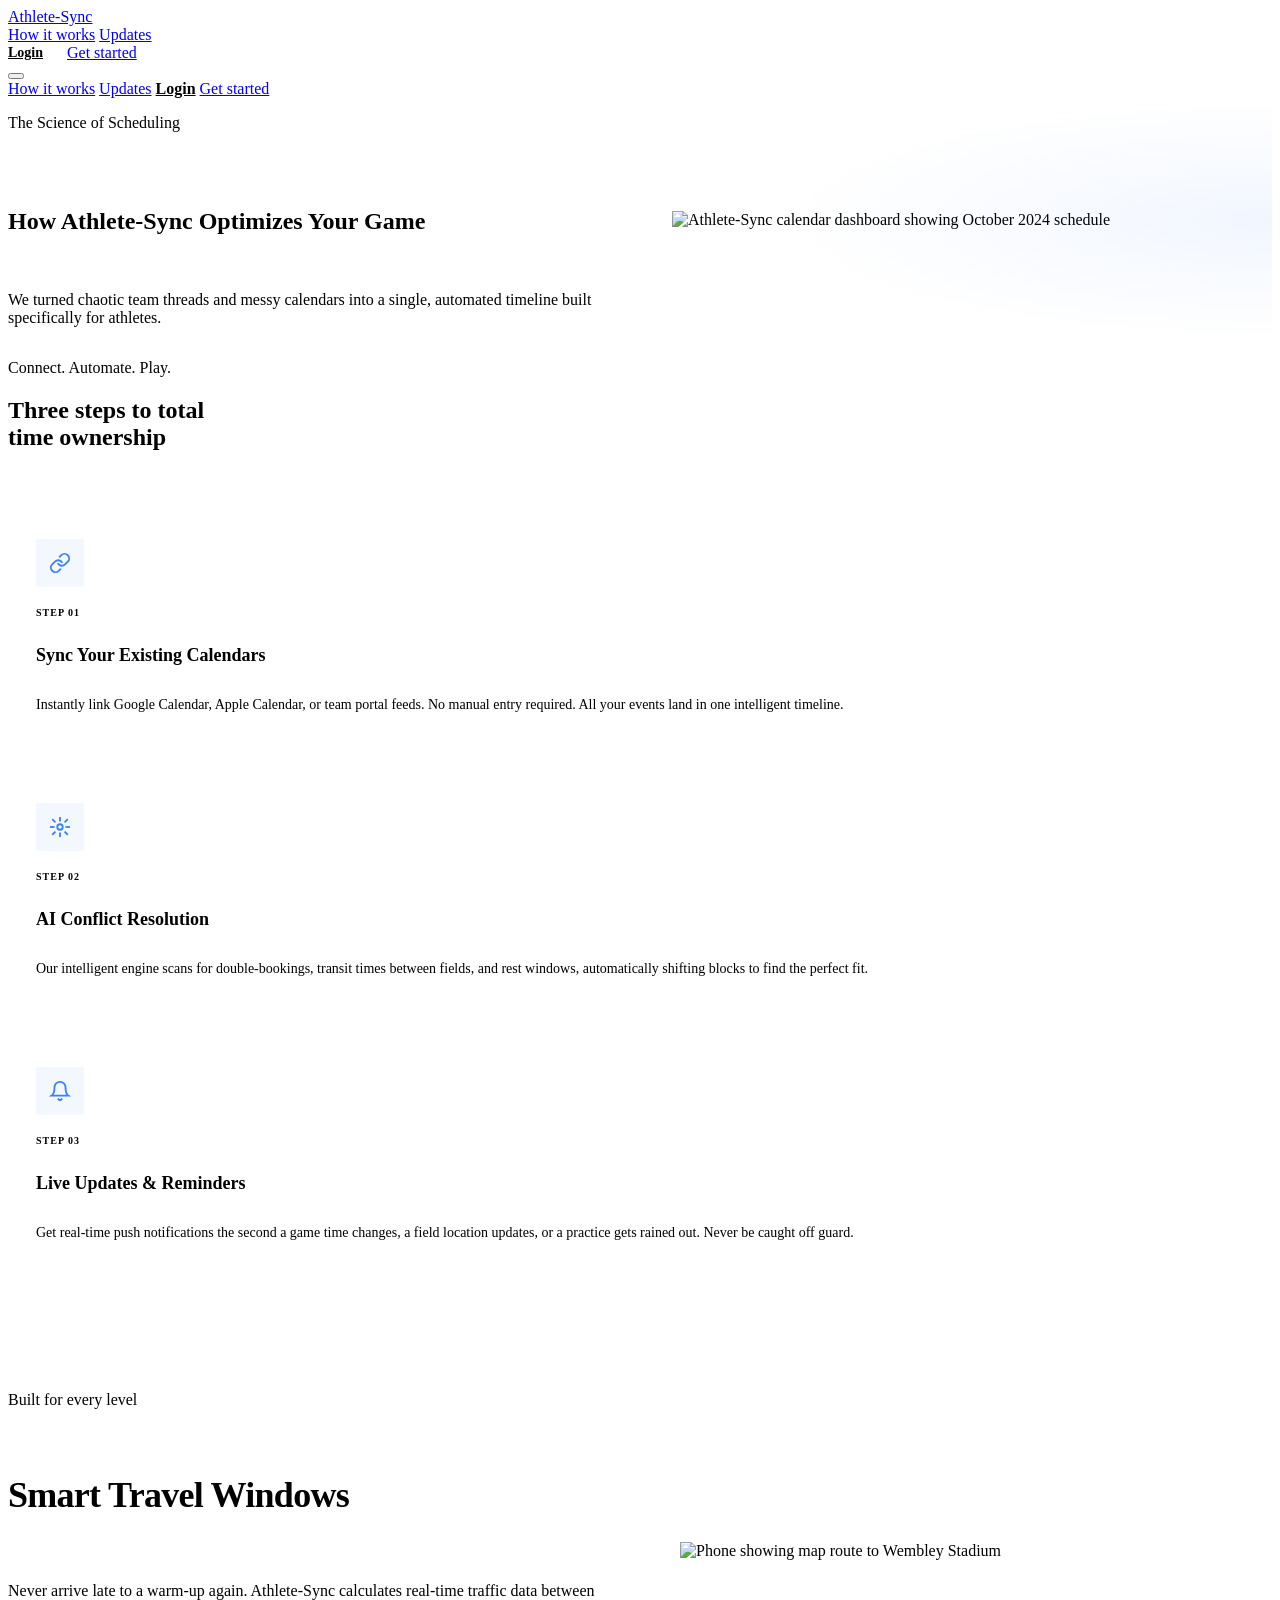
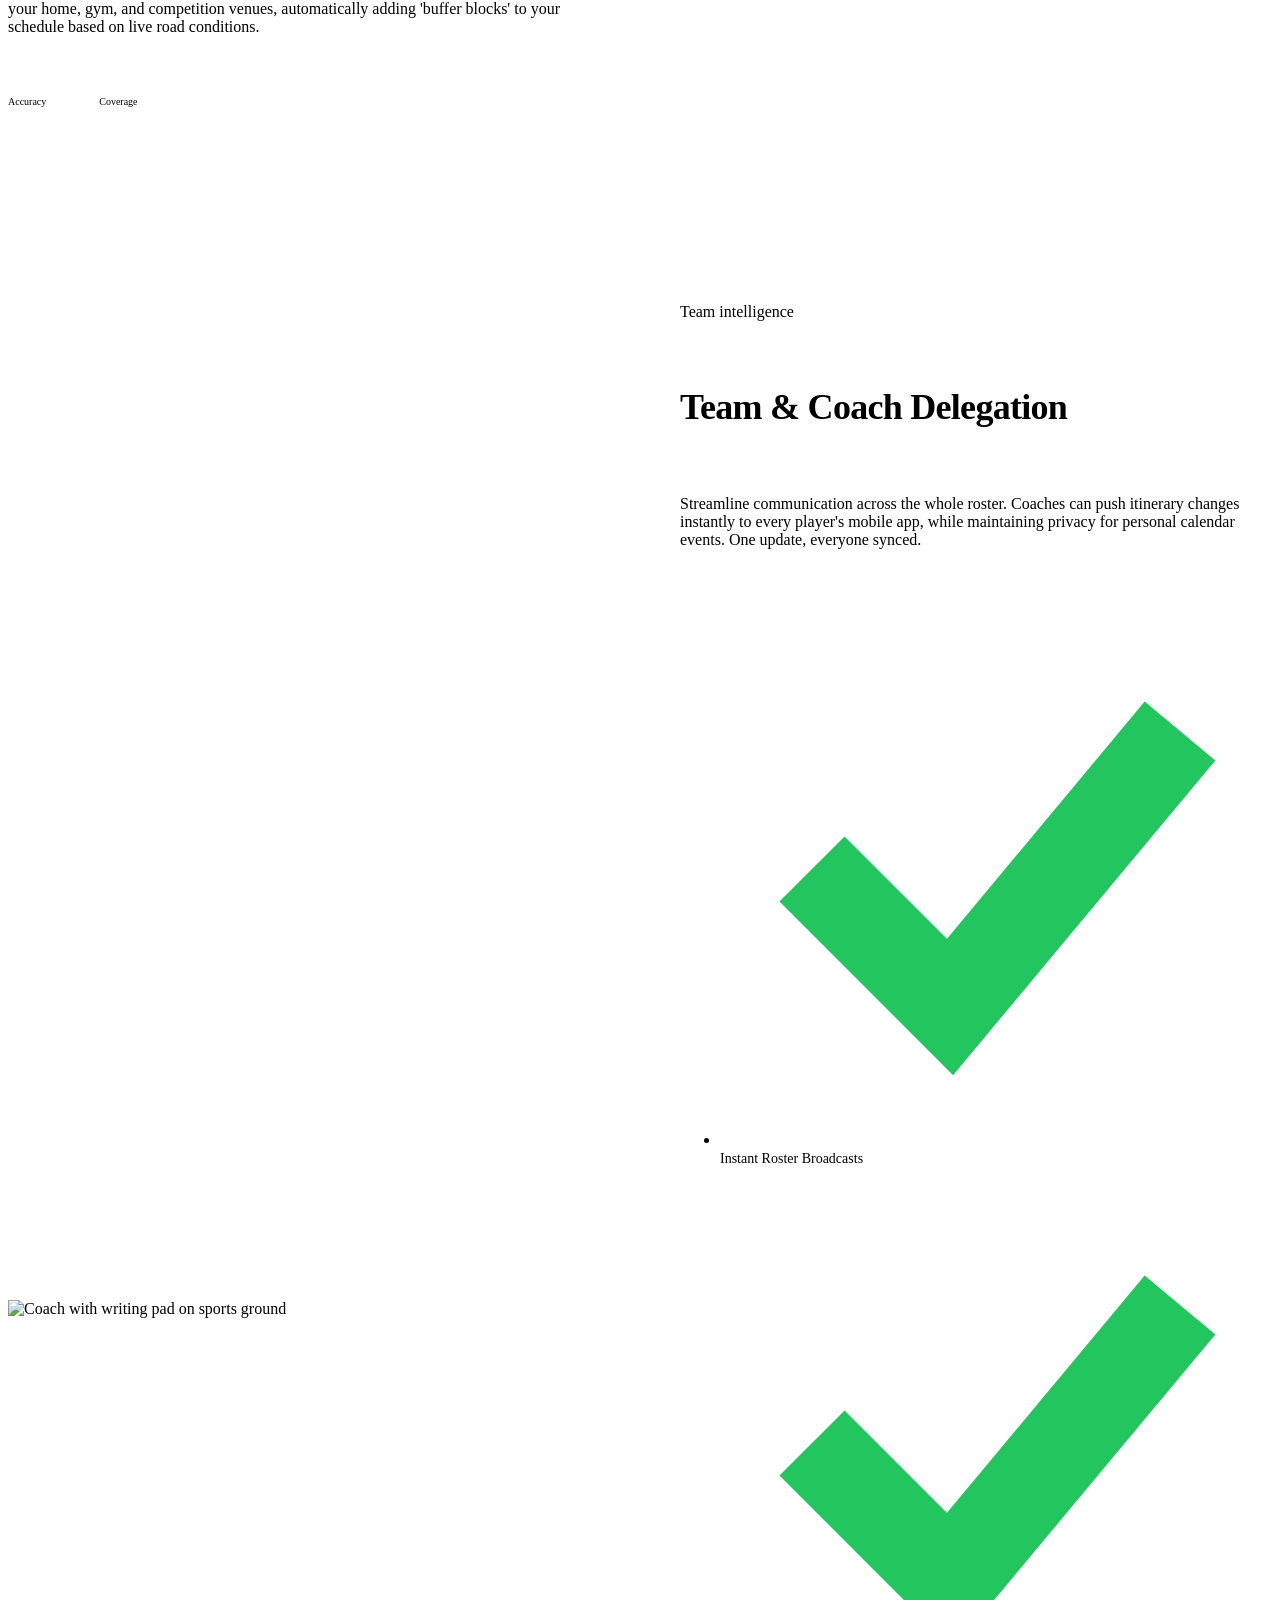
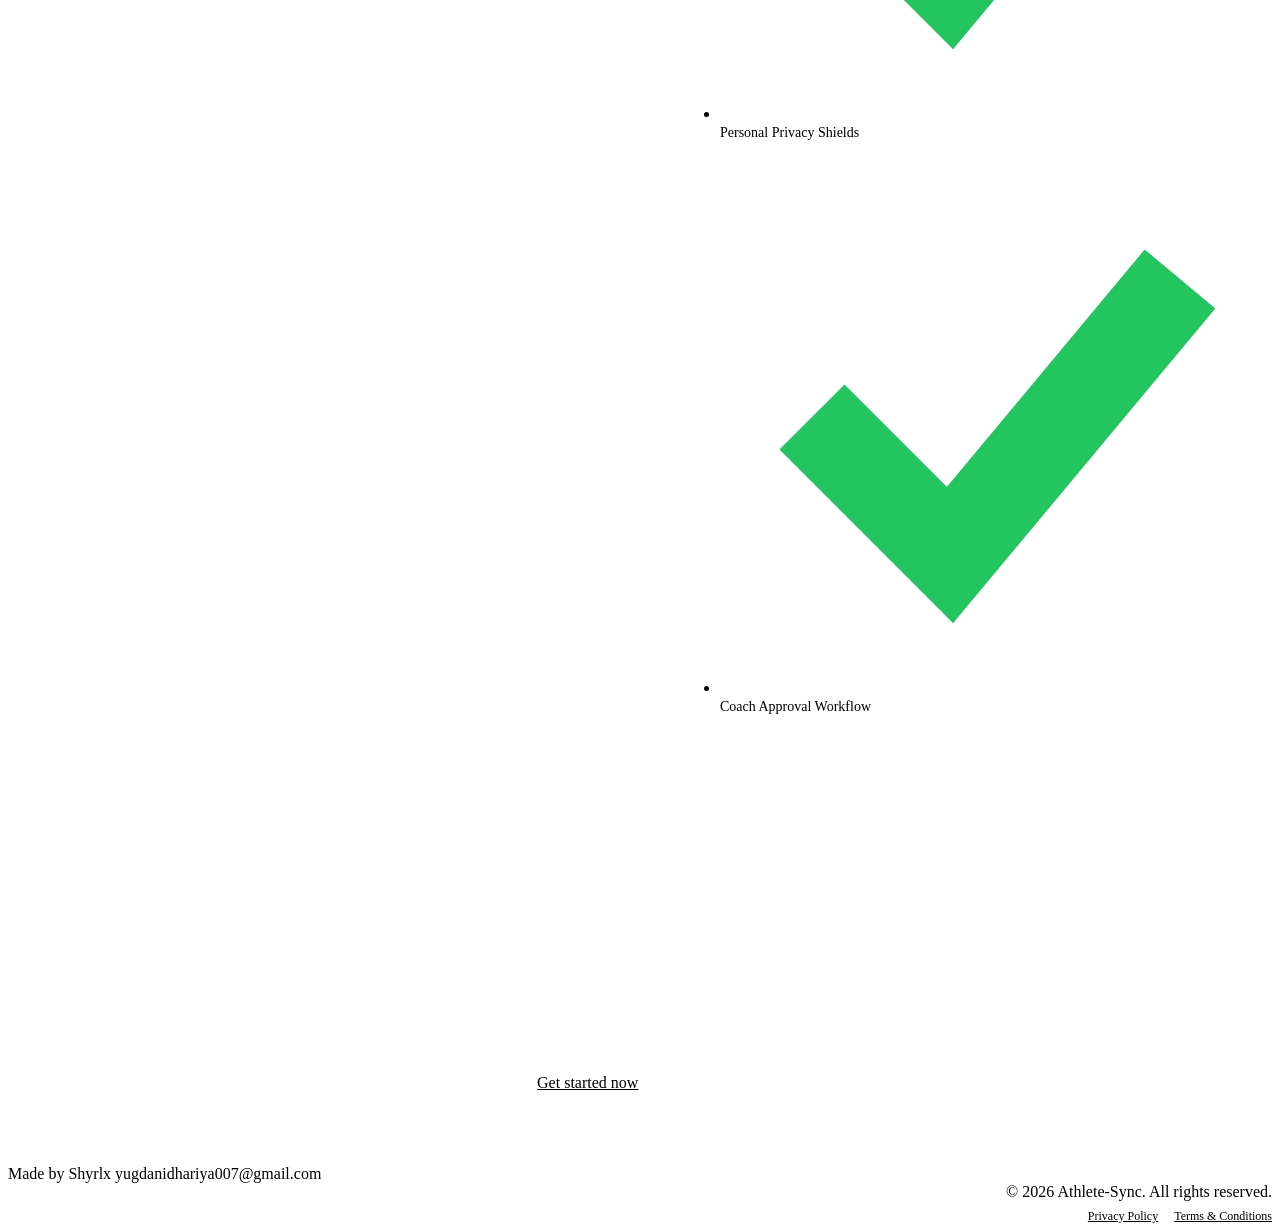
==== how-it-works.html @ aed5c11a "Add files via upload" ====
<!DOCTYPE html>
<html lang="en">
<head>
<meta charset="UTF-8">
<meta name="viewport" content="width=device-width, initial-scale=1.0">
<meta name="description" content="Learn how Athlete-Sync's AI scheduling engine works — three steps to total time ownership for athletes.">
<title>How It Works | Athlete-Sync</title>
<link rel="stylesheet" href="./css/style.css">
<style>
/* ── HOW IT WORKS PAGE STYLES ── */

.hiw-hero{padding:calc(var(--nav-h) + 64px) 0 80px;background:var(--bg);position:relative;overflow:hidden}
.hiw-hero::before{content:'';position:absolute;inset:0;background:radial-gradient(ellipse 55% 70% at 100% 50%,rgba(59,130,246,.07) 0%,transparent 70%);pointer-events:none}
.hiw-hero-grid{display:grid;grid-template-columns:1fr 1fr;gap:64px;align-items:center}
.hiw-hero-left{display:flex;flex-direction:column;gap:20px}
.hiw-hero-img{border:1px solid var(--bdr2);overflow:hidden;background:var(--card)}
.hiw-hero-img img{width:100%;height:380px;object-fit:cover}

/* Steps */
.steps-section{background:var(--surf);border-top:1px solid var(--bdr);border-bottom:1px solid var(--bdr)}
.step-icon{width:48px;height:48px;display:flex;align-items:center;justify-content:center;border:1px solid var(--bdr2);margin-bottom:20px;background:rgba(59,130,246,.06)}
.step-num{font-size:10px;font-weight:700;letter-spacing:.1em;text-transform:uppercase;color:var(--blue);margin-bottom:8px}
.step-card{background:var(--card);border:1px solid var(--bdr);padding:36px 28px;display:flex;flex-direction:column;transition:border-color .2s,transform .2s}
.step-card:hover{border-color:var(--bdr2);transform:translateY(-2px)}
.step-card h3{font-size:18px;font-weight:700;color:var(--blue);margin-bottom:12px;line-height:1.3}
.step-card p{font-size:14px;color:var(--txt2);line-height:1.7}

/* Feature alternating rows */
.feature-section{background:var(--bg)}
.feat-row{display:grid;grid-template-columns:1fr 1fr;gap:80px;align-items:center;padding:80px 0;border-bottom:1px solid var(--bdr)}
.feat-row:last-child{border-bottom:none}
.feat-text{display:flex;flex-direction:column;gap:20px}
.feat-text .caps{color:var(--blue)}
.feat-text h2{font-size:clamp(24px,3vw,36px);font-weight:800;line-height:1.15;letter-spacing:-.02em}
.feat-img{border:1px solid var(--bdr2);overflow:hidden;background:var(--card)}
.feat-img img{width:100%;height:400px;object-fit:cover;transition:transform .5s}
.feat-img:hover img{transform:scale(1.03)}
.feat-meta{display:flex;gap:24px;padding-top:16px;border-top:1px solid var(--bdr);margin-top:8px}
.feat-meta-item{display:flex;flex-direction:column;gap:3px}
.feat-meta-item .caps{font-size:10px}
.feat-meta-item strong{font-size:15px;font-weight:700;color:#fff}

/* Middle Banner */
.mid-banner{background:var(--blue);padding:72px 0;position:relative;overflow:hidden}
.mid-banner::before{content:'';position:absolute;inset:0;background:linear-gradient(135deg,rgba(255,255,255,.06) 0%,transparent 60%)}
.mid-banner-in{text-align:center;position:relative;display:flex;flex-direction:column;align-items:center;gap:28px}
.mid-banner h2{font-size:clamp(22px,3.5vw,42px);font-weight:900;letter-spacing:-.02em;line-height:1.1;color:#fff}
.mid-banner-btns{display:flex;gap:16px;flex-wrap:wrap;justify-content:center}
.btn-white{background:#fff;color:var(--blue);border:1.5px solid #fff}
.btn-white:hover{background:rgba(255,255,255,.9);transform:translateY(-1px)}
.btn-ghost-white{background:transparent;color:#fff;border:1.5px solid rgba(255,255,255,.5)}
.btn-ghost-white:hover{border-color:#fff;background:rgba(255,255,255,.08)}

@media(max-width:768px){
  .hiw-hero-grid{grid-template-columns:1fr;gap:36px}
  .hiw-hero-img img{height:280px}
  .feat-row{grid-template-columns:1fr;gap:36px;padding:56px 0}
  .feat-row.rev-mobile .feat-img{order:-1}
  .feat-img img{height:280px}
}
</style>
</head>
<body>

<!-- NAV -->
<nav class="nav">
  <div class="nav-in">
    <a href="./index.html" class="logo">
      <div class="logo-grid" aria-hidden="true">
        <span></span><span></span><span></span>
        <span></span><span></span><span></span>
        <span></span><span></span><span></span>
      </div>
      <span class="logo-txt">Athlete-Sync</span>
    </a>
    <div class="nav-links">
      <a href="./how-it-works.html">How it works</a>
      <a href="./updates.html">Updates</a>
    </div>
    <div class="nav-r" style="display:flex;align-items:center;gap:24px;">
      <a href="./login.html" style="font-size:14px;font-weight:600;color:var(--txt2);transition:color .2s" onmouseover="this.style.color='#fff'" onmouseout="this.style.color='var(--txt2)'">Login</a>
      <a href="./get-started.html" class="btn btn-p btn-sm">Get started</a>
    </div>
    <button class="hmbg" id="hmbg" aria-label="Open menu">
      <span></span><span></span><span></span>
    </button>
  </div>
</nav>
<div class="mob-menu" id="mob-menu">
  <a href="./how-it-works.html">How it works</a>
  <a href="./updates.html">Updates</a>
  <a href="./login.html" style="font-size:16px;font-weight:600;color:var(--txt2);padding:10px 0;border-bottom:1px solid var(--bdr)">Login</a>
  <a href="./get-started.html" class="btn btn-p" style="margin-top:8px">Get started</a>
</div>

<!-- HERO -->
<section class="hiw-hero">
  <div class="wrap">
    <div class="hiw-hero-grid">
      <div class="hiw-hero-left">
        <p class="eye">The Science of Scheduling</p>
        <div class="accent-bar"></div>
        <h1 class="d2">How Athlete-Sync Optimizes Your Game</h1>
        <p class="sub">We turned chaotic team threads and messy calendars into a single, automated timeline built specifically for athletes.</p>
      </div>
      <div class="hiw-hero-img">
        <img src="./images/calendar_dashboard.png" alt="Athlete-Sync calendar dashboard showing October 2024 schedule" loading="eager">
      </div>
    </div>
  </div>
</section>

<!-- 3-STEP GRID -->
<section class="steps-section sec">
  <div class="wrap">
    <div style="margin-bottom:52px">
      <p class="caps" style="color:var(--blue);margin-bottom:10px">Connect. Automate. Play.</p>
      <h2 class="d3">Three steps to total<br>time ownership</h2>
    </div>
    <div class="g3">
      <div class="step-card">
        <div class="step-icon">
          <svg width="22" height="22" viewBox="0 0 24 24" fill="none" stroke="#3b82f6" stroke-width="2" stroke-linecap="square">
            <path d="M10 13a5 5 0 0 0 7.54.54l3-3a5 5 0 0 0-7.07-7.07l-1.72 1.71"/>
            <path d="M14 11a5 5 0 0 0-7.54-.54l-3 3a5 5 0 0 0 7.07 7.07l1.71-1.71"/>
          </svg>
        </div>
        <span class="step-num">Step 01</span>
        <h3>Sync Your Existing Calendars</h3>
        <p>Instantly link Google Calendar, Apple Calendar, or team portal feeds. No manual entry required. All your events land in one intelligent timeline.</p>
      </div>
      <div class="step-card">
        <div class="step-icon">
          <svg width="22" height="22" viewBox="0 0 24 24" fill="none" stroke="#3b82f6" stroke-width="2" stroke-linecap="square">
            <circle cx="12" cy="12" r="3"/><line x1="12" y1="2" x2="12" y2="5"/><line x1="12" y1="19" x2="12" y2="22"/>
            <line x1="4.22" y1="4.22" x2="6.34" y2="6.34"/><line x1="17.66" y1="17.66" x2="19.78" y2="19.78"/>
            <line x1="2" y1="12" x2="5" y2="12"/><line x1="19" y1="12" x2="22" y2="12"/>
            <line x1="4.22" y1="19.78" x2="6.34" y2="17.66"/><line x1="17.66" y1="6.34" x2="19.78" y2="4.22"/>
          </svg>
        </div>
        <span class="step-num">Step 02</span>
        <h3>AI Conflict Resolution</h3>
        <p>Our intelligent engine scans for double-bookings, transit times between fields, and rest windows, automatically shifting blocks to find the perfect fit.</p>
      </div>
      <div class="step-card">
        <div class="step-icon">
          <svg width="22" height="22" viewBox="0 0 24 24" fill="none" stroke="#3b82f6" stroke-width="2" stroke-linecap="square">
            <path d="M18 8A6 6 0 0 0 6 8c0 7-3 9-3 9h18s-3-2-3-9"/>
            <path d="M13.73 21a2 2 0 0 1-3.46 0"/>
          </svg>
        </div>
        <span class="step-num">Step 03</span>
        <h3>Live Updates &amp; Reminders</h3>
        <p>Get real-time push notifications the second a game time changes, a field location updates, or a practice gets rained out. Never be caught off guard.</p>
      </div>
    </div>
  </div>
</section>

<!-- FEATURE ROWS -->
<section class="feature-section">
  <div class="wrap">

    <!-- Row 1: Smart Travel Windows -->
    <div class="feat-row">
      <div class="feat-text">
        <p class="caps">Built for every level</p>
        <h2>Smart Travel Windows</h2>
        <p class="sub" style="font-size:16px">Never arrive late to a warm-up again. Athlete-Sync calculates real-time traffic data between your home, gym, and competition venues, automatically adding 'buffer blocks' to your schedule based on live road conditions.</p>
        <div class="feat-meta">
          <div class="feat-meta-item">
            <span class="caps">Accuracy</span>
            <strong>Real-Time</strong>
          </div>
          <div class="feat-meta-item">
            <span class="caps">Coverage</span>
            <strong>Global</strong>
          </div>
        </div>
      </div>
      <div class="feat-img">
        <img src="./images/phone_map_route.jpg" alt="Phone showing map route to Wembley Stadium" loading="lazy">
      </div>
    </div>

    <!-- Row 2: Team & Coach Delegation -->
    <div class="feat-row rev-mobile">
      <div class="feat-img">
        <img src="./images/sports_ground_coach.jpg" alt="Coach with writing pad on sports ground" loading="lazy">
      </div>
      <div class="feat-text">
        <p class="caps">Team intelligence</p>
        <h2>Team &amp; Coach Delegation</h2>
        <p class="sub" style="font-size:16px">Streamline communication across the whole roster. Coaches can push itinerary changes instantly to every player's mobile app, while maintaining privacy for personal calendar events. One update, everyone synced.</p>
        <ul class="col" style="gap:14px;margin-top:8px">
          <li class="row" style="gap:12px">
            <div class="check-icon"><svg viewBox="0 0 12 12" fill="none" stroke="#22c55e" stroke-width="2"><polyline points="2,6 5,9 10,3"/></svg></div>
            <span class="sm" style="font-size:14px">Instant Roster Broadcasts</span>
          </li>
          <li class="row" style="gap:12px">
            <div class="check-icon"><svg viewBox="0 0 12 12" fill="none" stroke="#22c55e" stroke-width="2"><polyline points="2,6 5,9 10,3"/></svg></div>
            <span class="sm" style="font-size:14px">Personal Privacy Shields</span>
          </li>
          <li class="row" style="gap:12px">
            <div class="check-icon"><svg viewBox="0 0 12 12" fill="none" stroke="#22c55e" stroke-width="2"><polyline points="2,6 5,9 10,3"/></svg></div>
            <span class="sm" style="font-size:14px">Coach Approval Workflow</span>
          </li>
        </ul>
      </div>
    </div>

  </div>
</section>

<!-- MID BANNER -->
<section class="mid-banner">
  <div class="wrap">
    <div class="mid-banner-in">
      <h2>READY TO ELIMINATE<br>SCHEDULING STRESS?</h2>
      <div class="mid-banner-btns">
        <a href="./get-started.html" class="btn btn-white btn-lg">Get started now</a>
        <a href="./updates.html" class="btn btn-ghost-white btn-lg">View updates</a>
      </div>
    </div>
  </div>
</section>

<!-- FOOTER -->
<footer class="footer">
  <div class="foot-in">
    <div class="foot-l">
      <span>Made by Shyrlx</span>
      <span>yugdanidhariya007@gmail.com</span>
    </div>
    <div class="foot-r" style="display:flex;flex-direction:column;align-items:flex-end;gap:8px">
      <span>&copy; 2026 Athlete-Sync. All rights reserved.</span>
      <div style="display:flex;gap:16px">
        <a href="./privacy.html" style="font-size:12px;color:var(--txt3);transition:color .2s" onmouseover="this.style.color='#fff'" onmouseout="this.style.color='var(--txt3)'">Privacy Policy</a>
        <a href="./terms.html" style="font-size:12px;color:var(--txt3);transition:color .2s" onmouseover="this.style.color='#fff'" onmouseout="this.style.color='var(--txt3)'">Terms & Conditions</a>
      </div>
    </div>
  </div>
</footer>

<script>
  const hmbg = document.getElementById('hmbg');
  const mob = document.getElementById('mob-menu');
  hmbg.addEventListener('click', () => {
    mob.classList.toggle('open');
    const spans = hmbg.querySelectorAll('span');
    mob.classList.contains('open')
      ? (spans[0].style.cssText='transform:rotate(45deg) translate(5px,5px)',spans[1].style.opacity='0',spans[2].style.cssText='transform:rotate(-45deg) translate(5px,-5px)')
      : (spans[0].style.cssText='',spans[1].style.opacity='',spans[2].style.cssText='');
  });
</script>
</body>
</html>
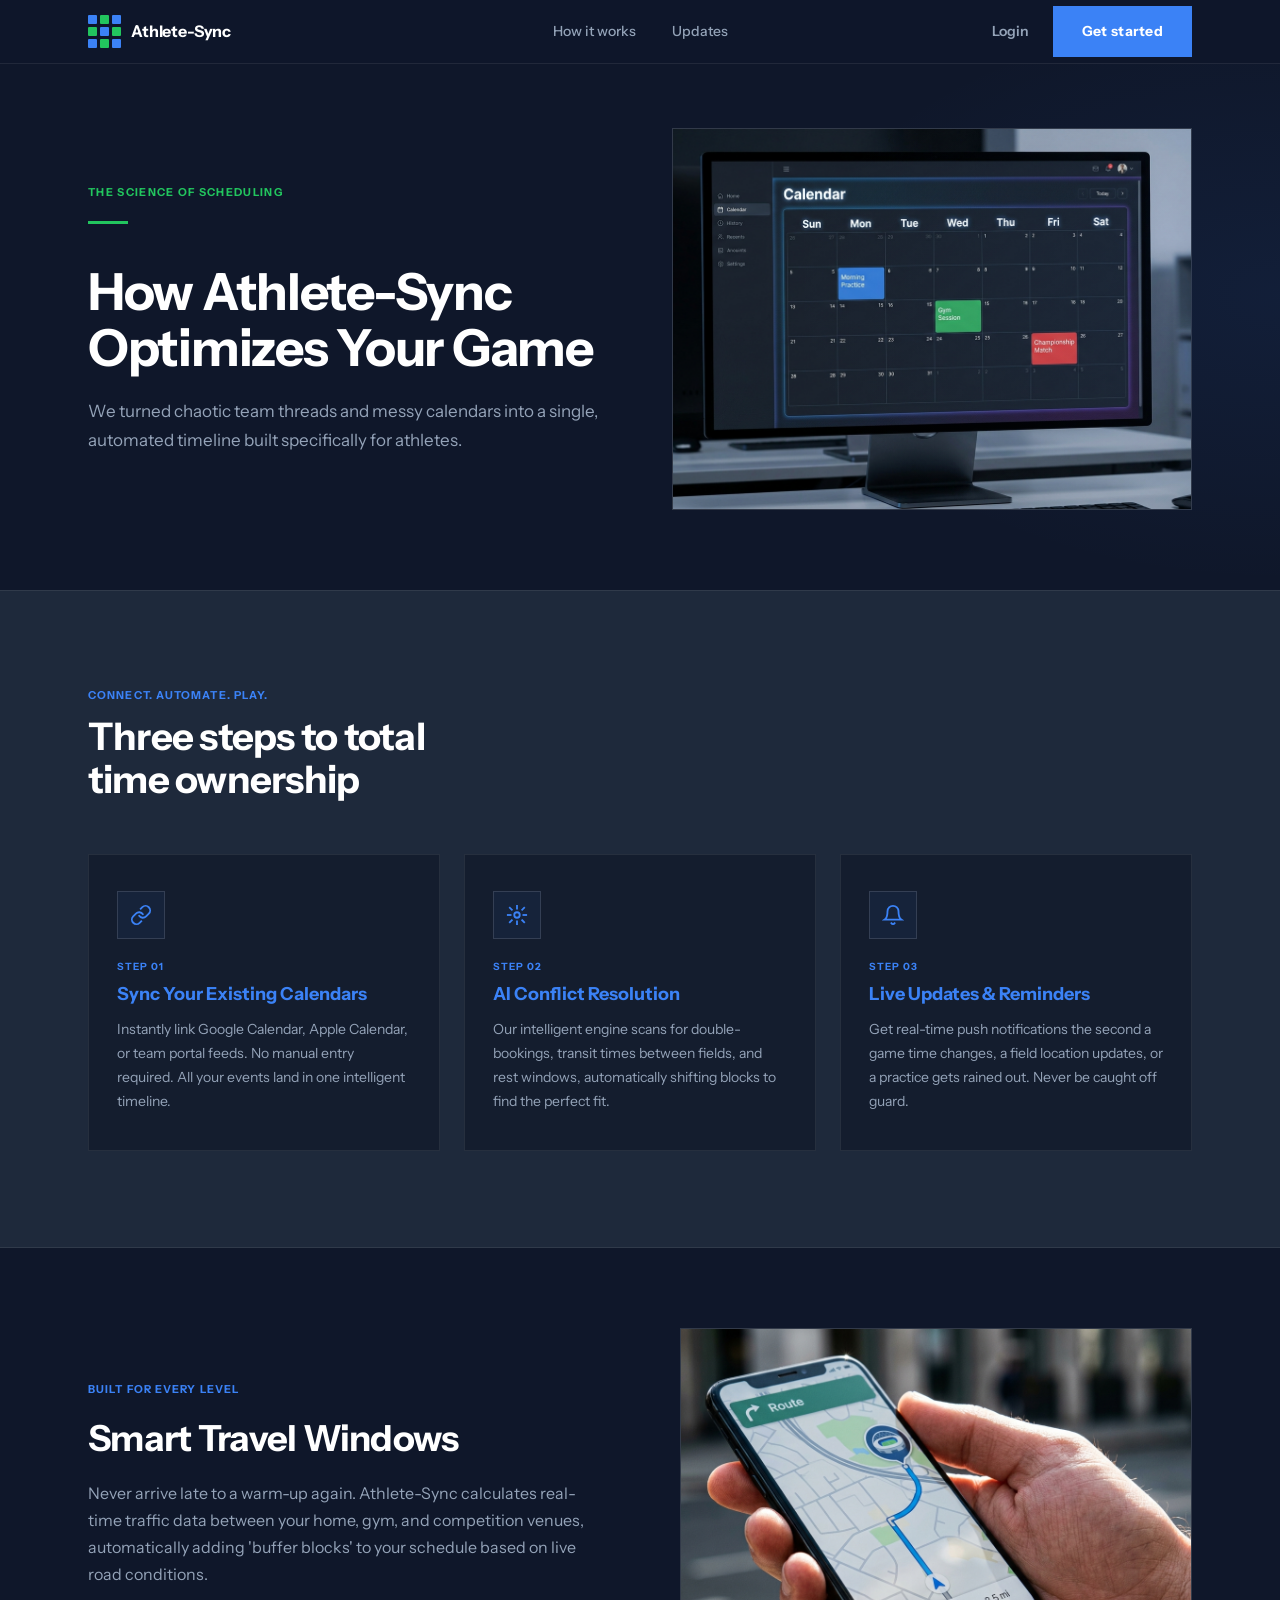
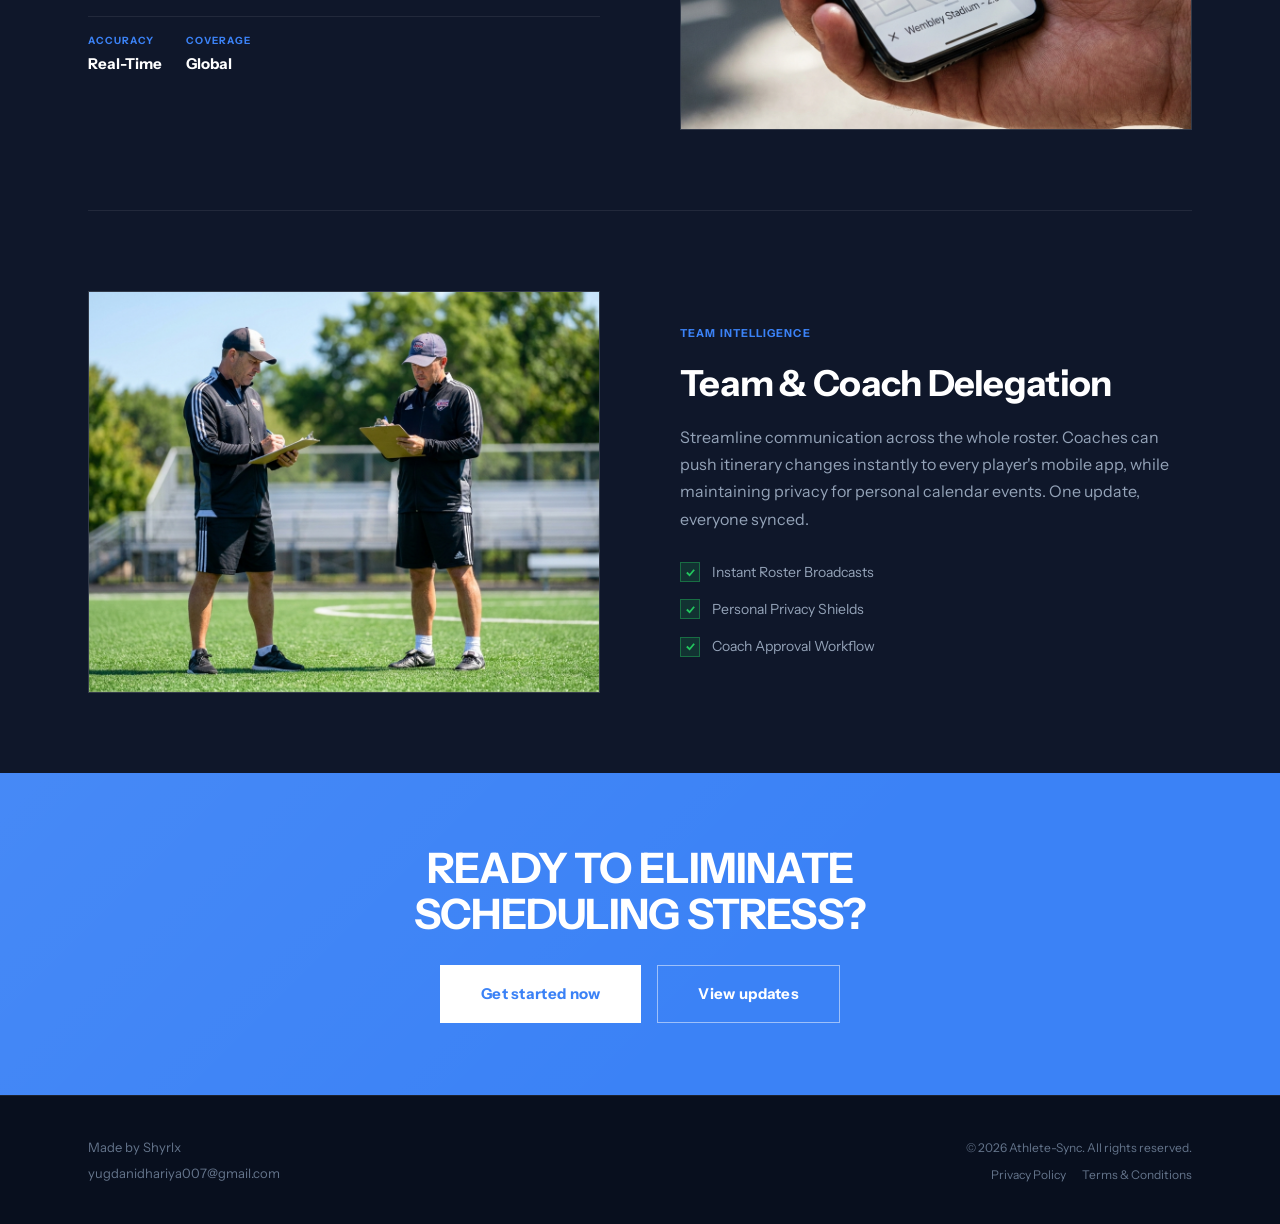
==== commit c3695e2e: "Add files via upload" ====
--- a/how-it-works.html
+++ b/how-it-works.html
@@ -5,7 +5,7 @@
 <meta name="viewport" content="width=device-width, initial-scale=1.0">
 <meta name="description" content="Learn how Athlete-Sync's AI scheduling engine works — three steps to total time ownership for athletes.">
 <title>How It Works | Athlete-Sync</title>
-<link rel="stylesheet" href="./css/style.css">
+<link rel="stylesheet" href="style.css">
 <style>
 /* ── HOW IT WORKS PAGE STYLES ── */
 
--- a/style.css
+++ b/style.css
@@ -0,0 +1,107 @@
+@import url('https://fonts.googleapis.com/css2?family=Instrument+Sans:ital,wdth,wght@0,75..100,400..700;1,75..100,400..700&display=swap');
+
+*,*::before,*::after{box-sizing:border-box;margin:0;padding:0}
+html{scroll-behavior:smooth}
+body{font-family:'Instrument Sans',sans-serif;background:#0f172a;color:#fff;line-height:1.6;-webkit-font-smoothing:antialiased}
+img{display:block;max-width:100%}
+a{text-decoration:none;color:inherit}
+button{cursor:pointer;font-family:inherit}
+ul{list-style:none}
+
+:root{
+  --bg:#0f172a;--surf:#1e293b;--card:#141d2e;--elev:#080f1e;
+  --bdr:rgba(255,255,255,.08);--bdr2:rgba(255,255,255,.13);
+  --txt:#fff;--txt2:#94a3b8;--txt3:#64748b;
+  --blue:#3b82f6;--green:#22c55e;
+  --blue-h:#60a5fa;--green-h:#4ade80;
+  --nav-h:64px;--mw:1200px;--sp:96px;
+}
+
+/* Layout */
+.wrap{max-width:var(--mw);margin:0 auto;padding:0 48px}
+.sec{padding:var(--sp) 0}
+.g2{display:grid;grid-template-columns:1fr 1fr;gap:64px;align-items:center}
+.g3{display:grid;grid-template-columns:repeat(3,1fr);gap:24px}
+.g4{display:grid;grid-template-columns:repeat(4,1fr);gap:16px}
+.tc{text-align:center}
+.col{display:flex;flex-direction:column}
+.row{display:flex;align-items:center}
+.between{justify-content:space-between}
+.center{justify-content:center}
+
+/* Typography */
+.eye{font-size:11px;font-weight:700;letter-spacing:.12em;text-transform:uppercase;color:var(--green)}
+.d1{font-size:clamp(40px,6vw,72px);font-weight:800;line-height:1.05;letter-spacing:-.03em}
+.d2{font-size:clamp(30px,4vw,52px);font-weight:800;line-height:1.1;letter-spacing:-.025em}
+.d3{font-size:clamp(24px,3vw,38px);font-weight:700;line-height:1.15;letter-spacing:-.02em}
+.h4{font-size:clamp(18px,2vw,24px);font-weight:700;line-height:1.3}
+.sub{font-size:17px;color:var(--txt2);line-height:1.7}
+.sm{font-size:14px;color:var(--txt2);line-height:1.65}
+.caps{font-size:11px;font-weight:700;letter-spacing:.1em;text-transform:uppercase;color:var(--txt3)}
+.stat{font-size:clamp(44px,6vw,68px);font-weight:900;letter-spacing:-.04em;line-height:1}
+
+/* Buttons */
+.btn{display:inline-flex;align-items:center;gap:8px;padding:13px 28px;font-family:inherit;font-size:14px;font-weight:700;letter-spacing:.02em;border:none;border-radius:0;transition:all .2s;white-space:nowrap}
+.btn-p{background:var(--blue);color:#fff;border:1.5px solid var(--blue)}
+.btn-p:hover{background:var(--blue-h);border-color:var(--blue-h);transform:translateY(-1px)}
+.btn-o{background:transparent;color:#fff;border:1.5px solid rgba(255,255,255,.25)}
+.btn-o:hover{border-color:rgba(255,255,255,.6);background:rgba(255,255,255,.04)}
+.btn-lg{padding:16px 40px;font-size:15px}
+.btn-full{width:100%;justify-content:center}
+
+/* Nav */
+.nav{position:fixed;top:0;left:0;right:0;z-index:100;height:var(--nav-h);background:rgba(15,23,42,.93);backdrop-filter:blur(12px);border-bottom:1px solid var(--bdr)}
+.nav-in{display:grid;grid-template-columns:1fr auto 1fr;align-items:center;height:100%;max-width:var(--mw);margin:0 auto;padding:0 48px}
+.logo{display:flex;align-items:center;gap:10px}
+.logo-grid{width:33px;height:33px;display:grid;grid-template-columns:repeat(3,1fr);gap:3px}
+.logo-grid span{display:block;border-radius:1px;transition:background .2s}
+.logo-grid span:nth-child(odd){background:var(--blue)}
+.logo-grid span:nth-child(even){background:var(--green)}
+.logo-txt{font-size:16px;font-weight:700;letter-spacing:-.01em}
+.nav-links{display:flex;align-items:center;gap:36px}
+.nav-links a{font-size:14px;font-weight:500;color:var(--txt2);transition:color .2s;position:relative}
+.nav-links a::after{content:'';position:absolute;bottom:-4px;left:0;width:0;height:1.5px;background:var(--blue);transition:width .2s}
+.nav-links a:hover,.nav-links a.active{color:#fff}
+.nav-links a:hover::after,.nav-links a.active::after{width:100%}
+.nav-r{display:flex;justify-content:flex-end}
+.hmbg{display:none;flex-direction:column;gap:5px;background:none;border:none;padding:4px;cursor:pointer}
+.hmbg span{display:block;width:22px;height:2px;background:#fff;transition:all .3s}
+.mob-menu{display:none;position:fixed;top:var(--nav-h);left:0;right:0;background:rgba(8,15,30,.98);backdrop-filter:blur(16px);border-bottom:1px solid var(--bdr);padding:24px 24px 32px;flex-direction:column;gap:20px;z-index:99}
+.mob-menu.open{display:flex}
+.mob-menu a{font-size:16px;font-weight:600;color:var(--txt2);padding:10px 0;border-bottom:1px solid var(--bdr)}
+.mob-menu a:hover{color:#fff}
+
+/* Cards */
+.card{background:var(--card);border:1px solid var(--bdr);padding:32px;transition:border-color .2s,transform .2s}
+.card:hover{border-color:var(--bdr2);transform:translateY(-2px)}
+
+/* Footer */
+.footer{background:var(--elev);border-top:1px solid var(--bdr);padding:40px 0}
+.foot-in{max-width:var(--mw);margin:0 auto;padding:0 48px;display:flex;align-items:flex-end;justify-content:space-between}
+.foot-l{display:flex;flex-direction:column;gap:4px}
+.foot-l span{font-size:13px;color:var(--txt3);line-height:1.7}
+.foot-r{font-size:12px;color:var(--txt3)}
+
+/* Misc */
+.tag{display:inline-block;padding:4px 12px;background:rgba(34,197,94,.12);border:1px solid rgba(34,197,94,.3);color:var(--green);font-size:11px;font-weight:700;letter-spacing:.1em;text-transform:uppercase}
+.check-icon{width:20px;height:20px;background:rgba(34,197,94,.15);border:1px solid rgba(34,197,94,.4);display:flex;align-items:center;justify-content:center;flex-shrink:0}
+.check-icon svg{width:11px;height:11px}
+.accent-bar{width:40px;height:3px;background:var(--green);margin-bottom:20px}
+.page-top{padding-top:var(--nav-h)}
+
+/* Responsive */
+@media(max-width:768px){
+  .wrap{padding:0 20px}
+  .nav-in{grid-template-columns:1fr auto;padding:0 20px}
+  .nav-links,.nav-r .btn{display:none}
+  .hmbg{display:flex}
+  .g2{grid-template-columns:1fr;gap:32px}
+  .g3{grid-template-columns:1fr;gap:16px}
+  .g4{grid-template-columns:1fr 1fr;gap:12px}
+  .foot-in{flex-direction:column;align-items:flex-start;gap:16px;padding:0 20px}
+  :root{--sp:56px}
+}
+@media(max-width:480px){
+  .g4{grid-template-columns:1fr}
+}
+
